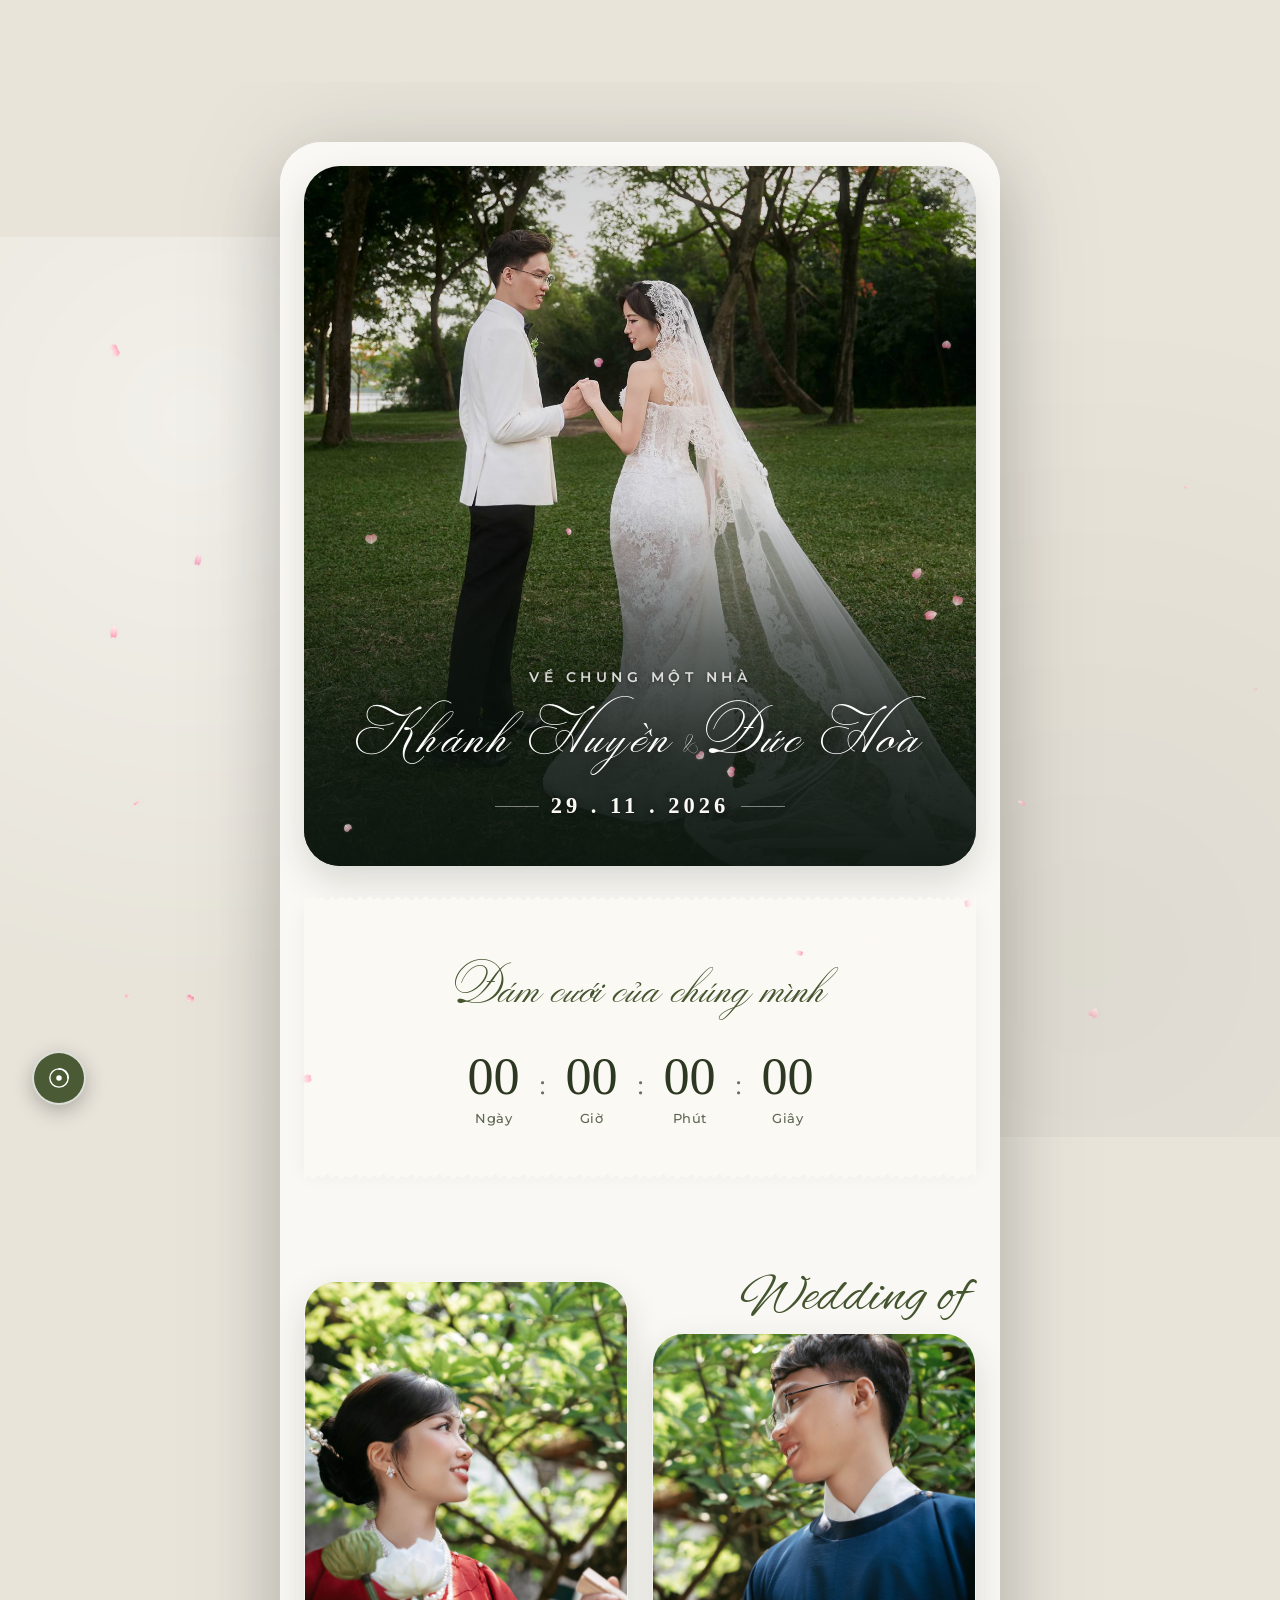
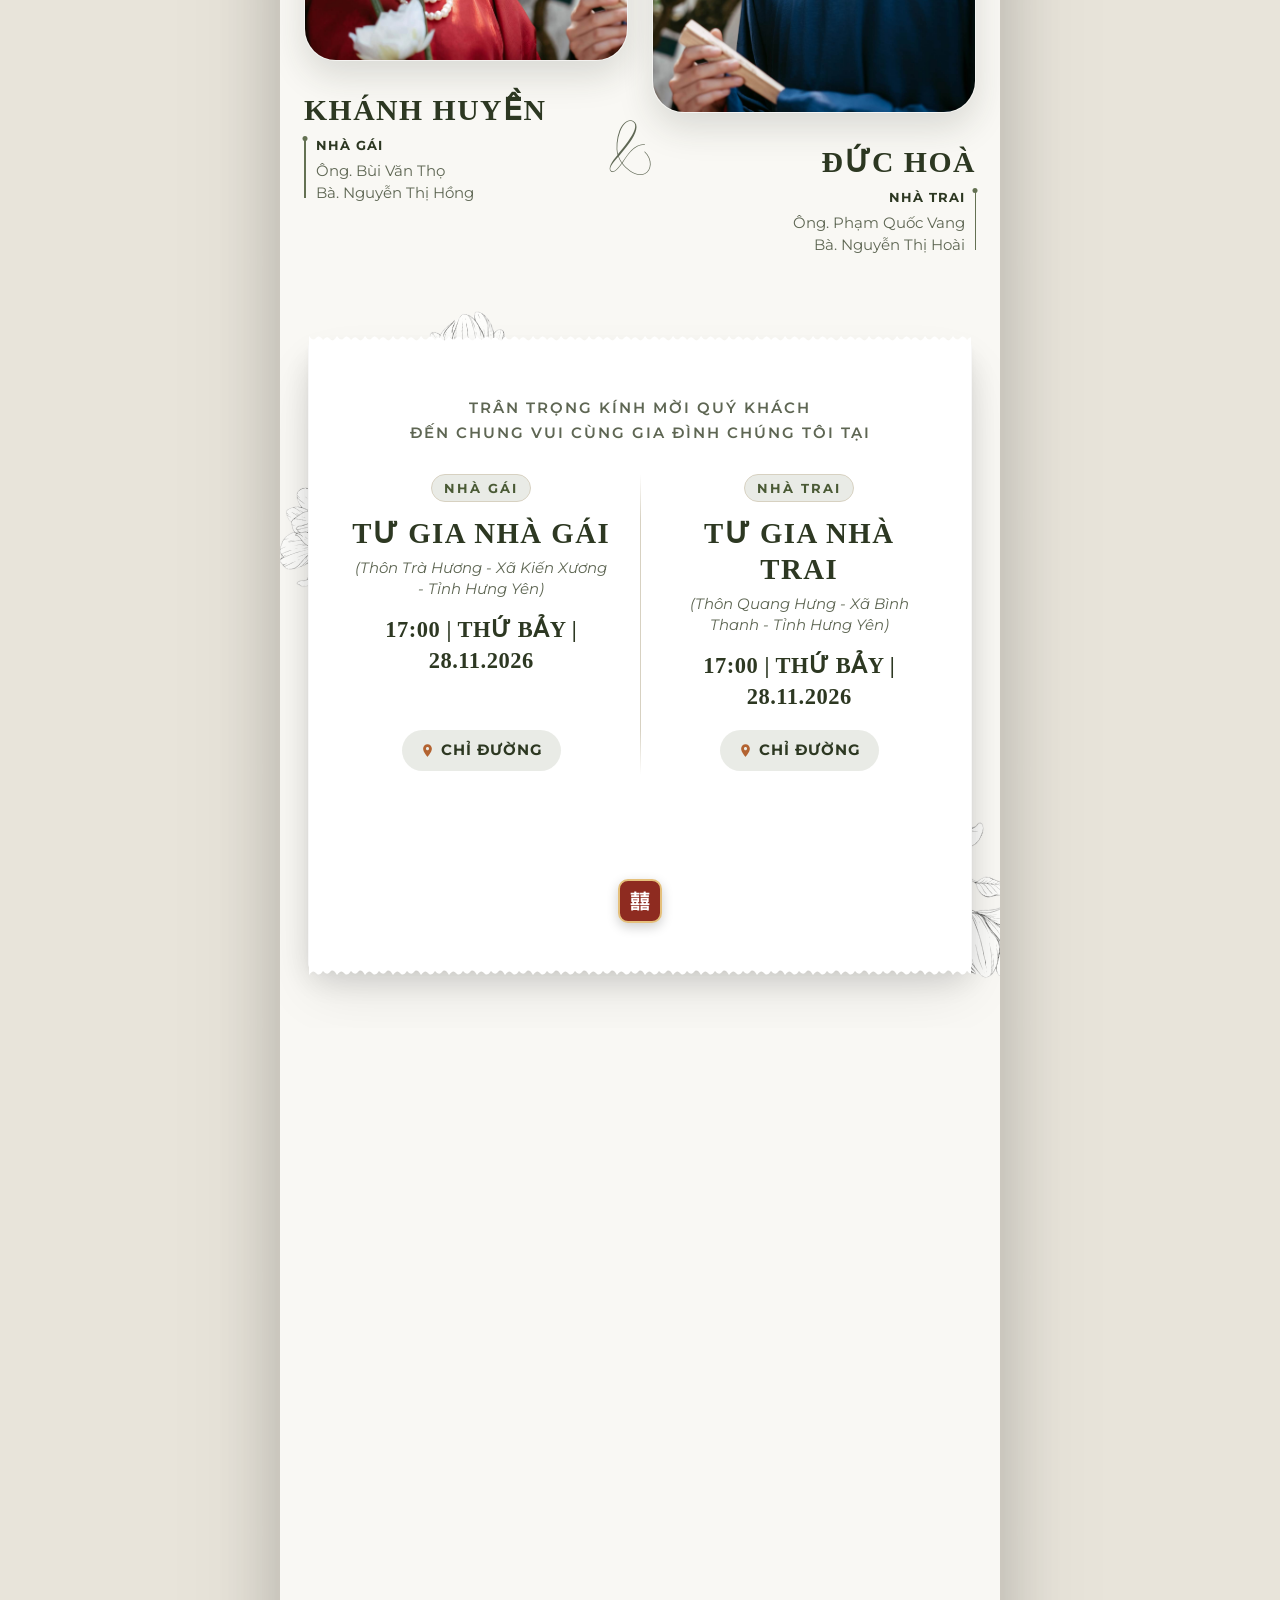
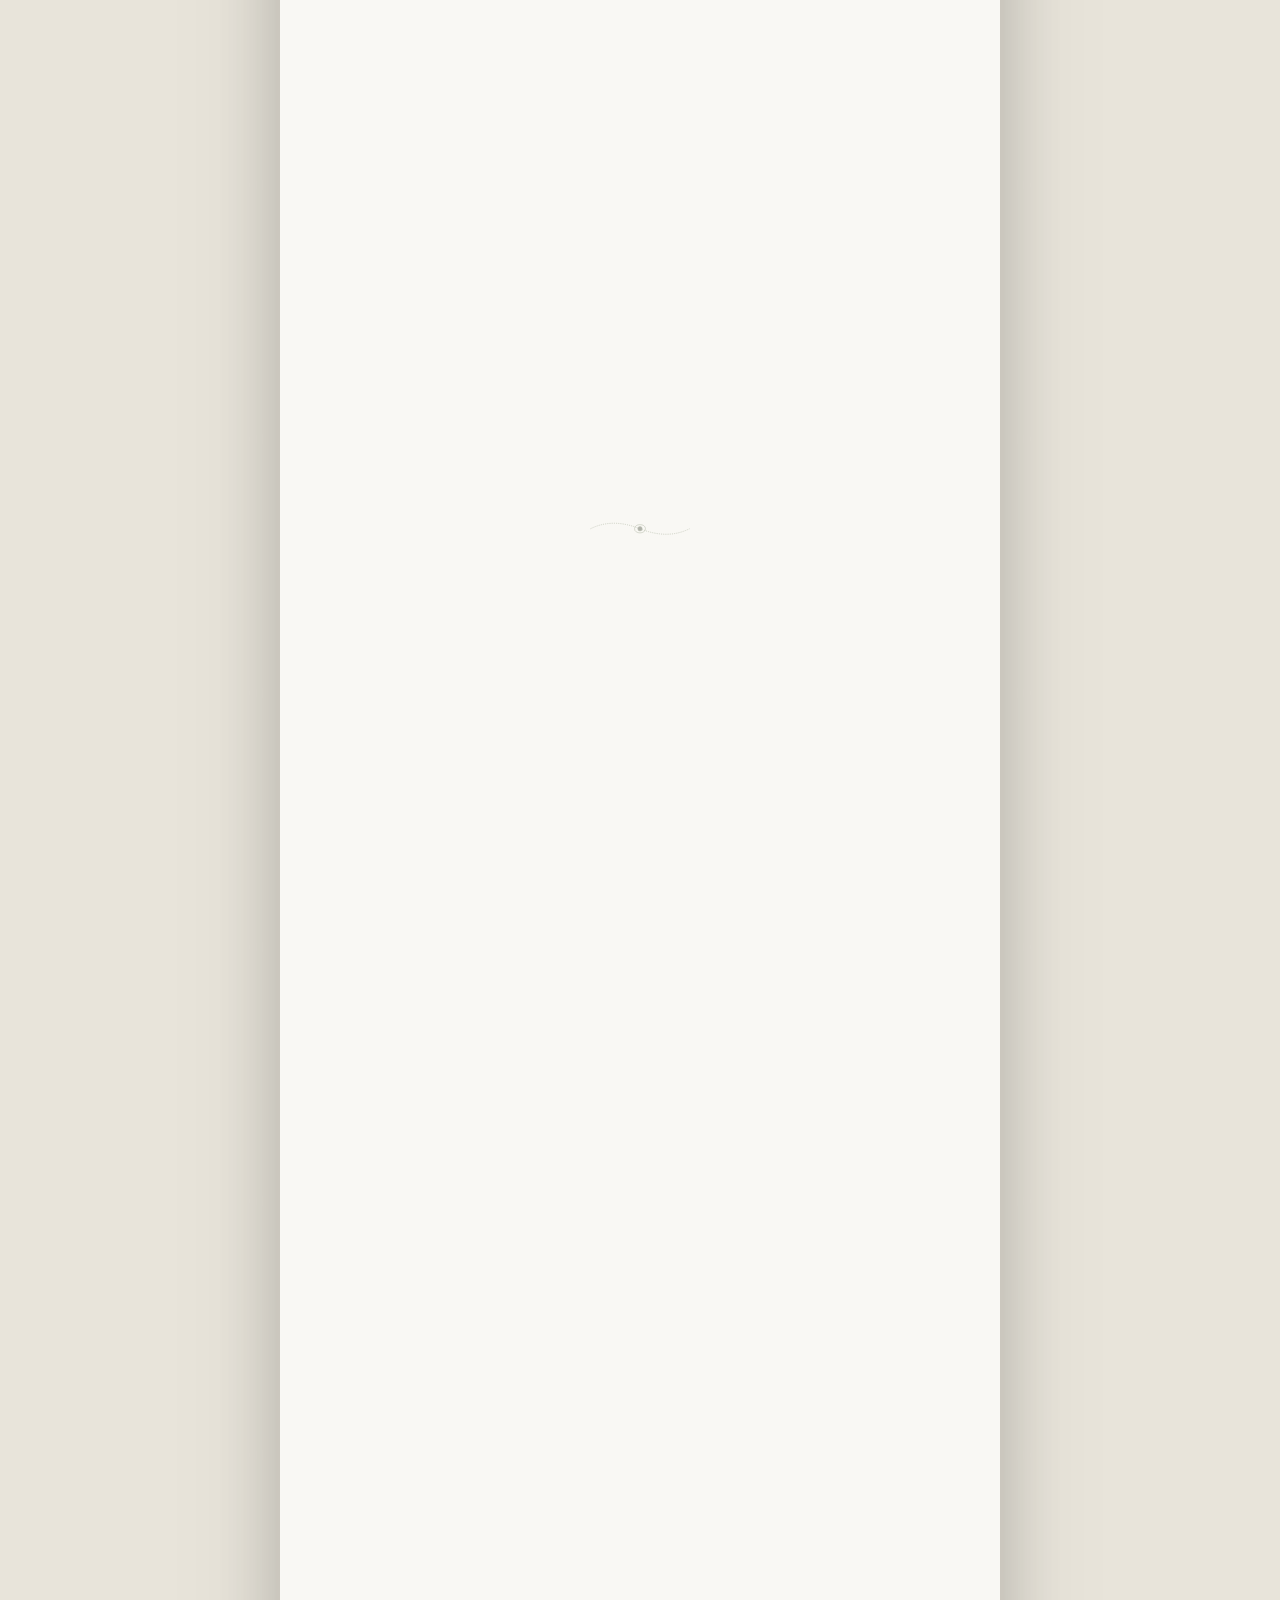
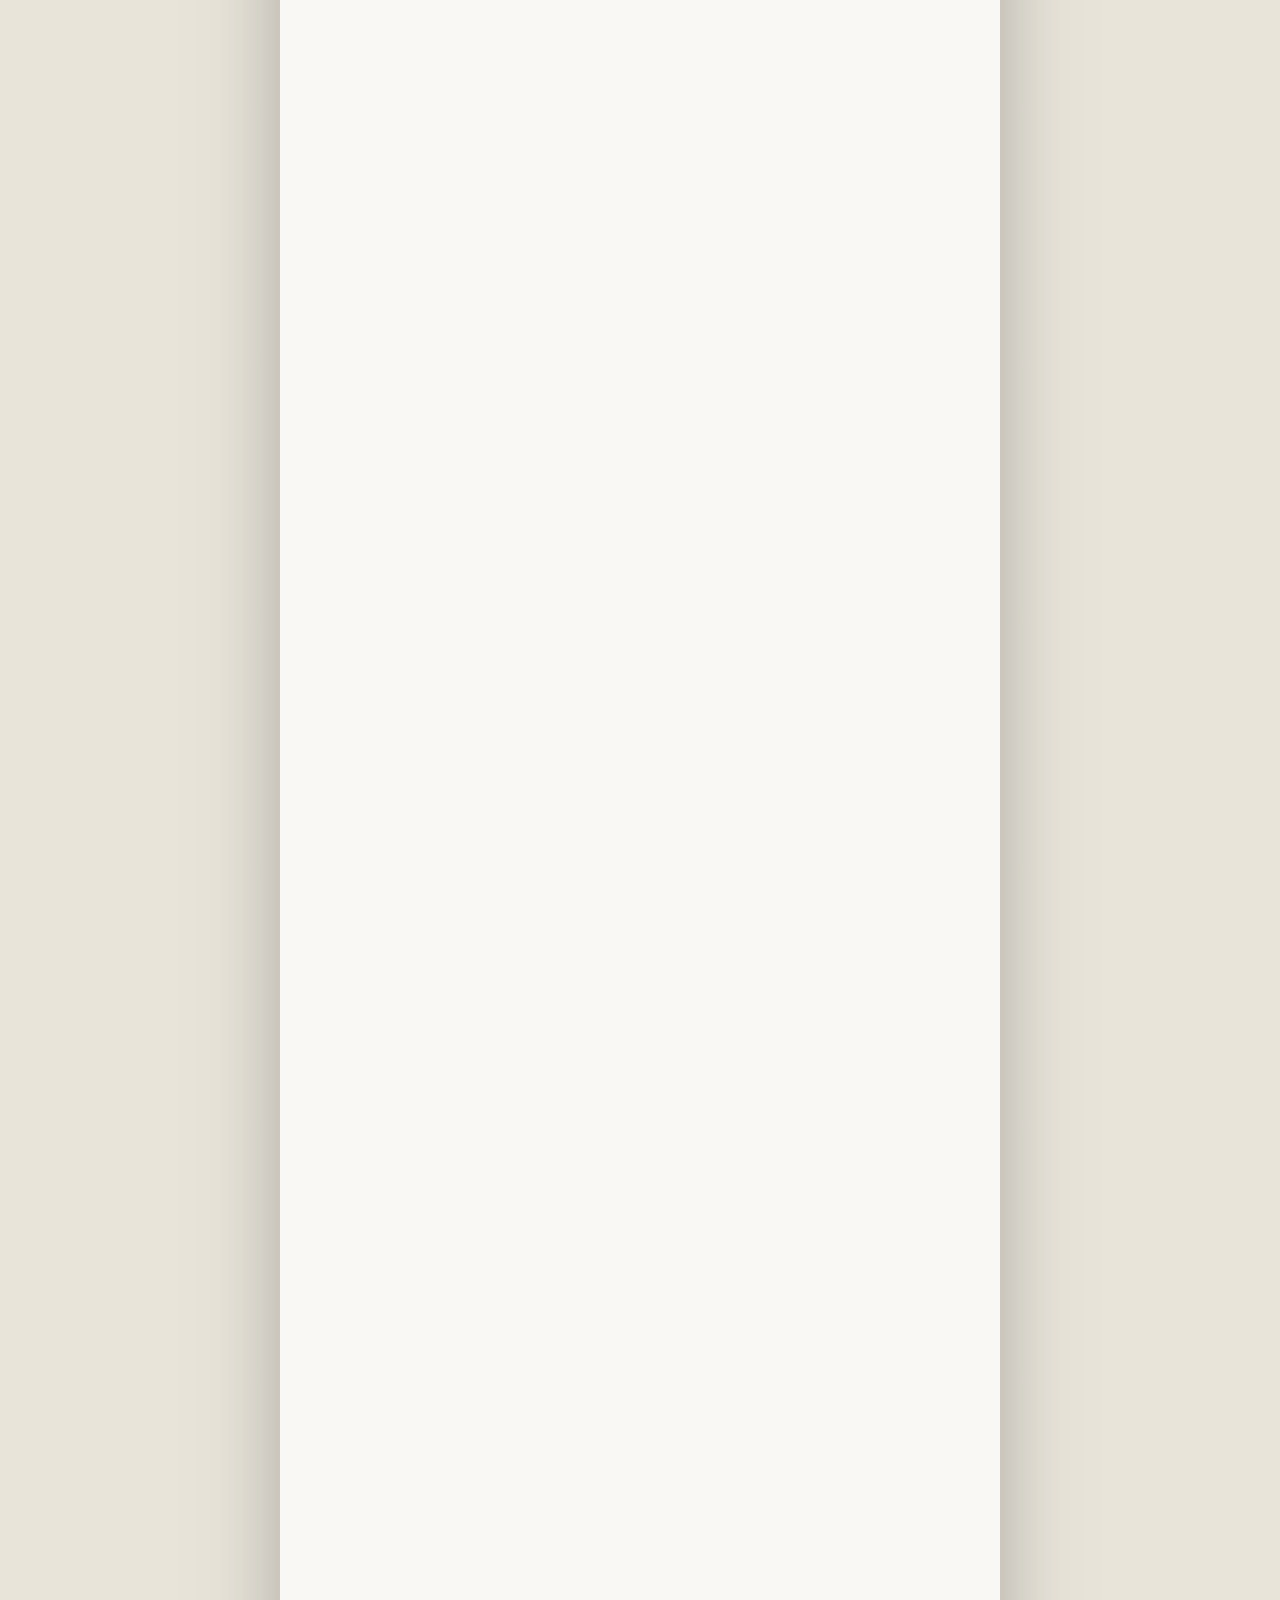
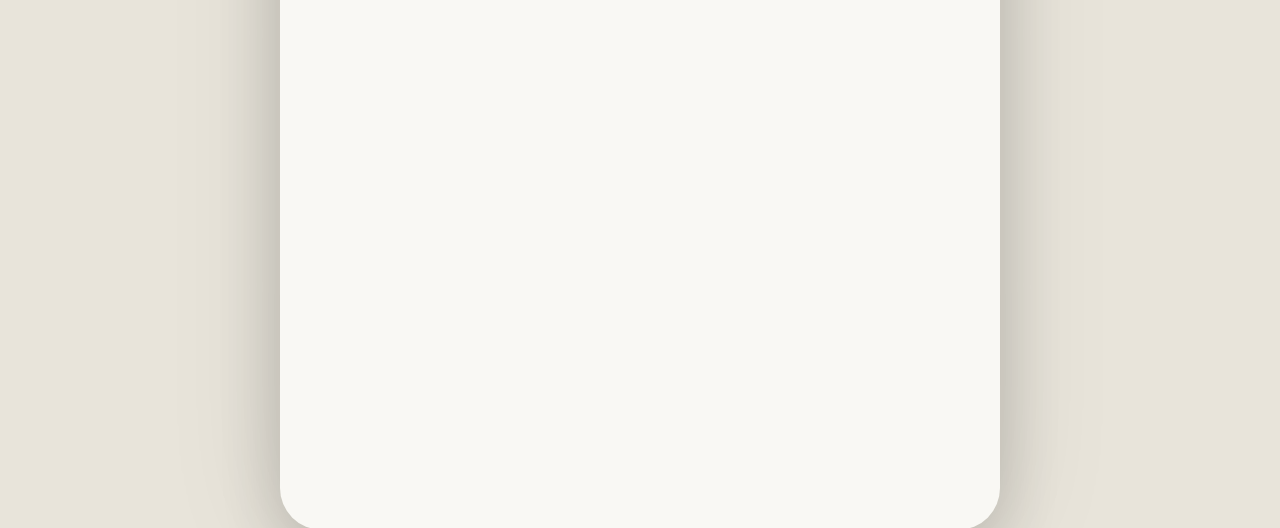
==== bride/index.html @ 49220032 "feat: add bride side invitation support with url routing and layout mirroring" ====
<!DOCTYPE html>
<html lang="vi" data-theme="green" data-side="bride">
<head>
  <meta charset="UTF-8">
  <meta name="viewport" content="width=device-width, initial-scale=1.0, maximum-scale=1.0, user-scalable=no">
  <title>Thiệp Cưới | Khánh Huyền & Đức Hoà</title>
  <meta name="description" content="Thiệp cưới điện tử của Khánh Huyền & Đức Hoà - 29.11.2026">
  <meta property="og:title" content="Thiệp Cưới | Khánh Huyền & Đức Hoà">
  <meta property="og:description" content="Trân trọng kính mời quý khách đến chung vui cùng gia đình chúng tôi!">
  <meta property="og:image" content="../assets/root_images/HNH03675.jpg">
  <meta property="og:type" content="website">
  <script>
    window.__WEDDING_SIDE = 'bride';
    (async function () {
      try {
        const res = await fetch('../index.html');
        let html = await res.text();
        html = html.replace('<head>', '<head><base href="../">');
        document.open();
        document.write(html);
        document.close();
      } catch (e) {
        window.location.replace('../?bride');
      }
    })();
  </script>
</head>
<body></body>
</html>
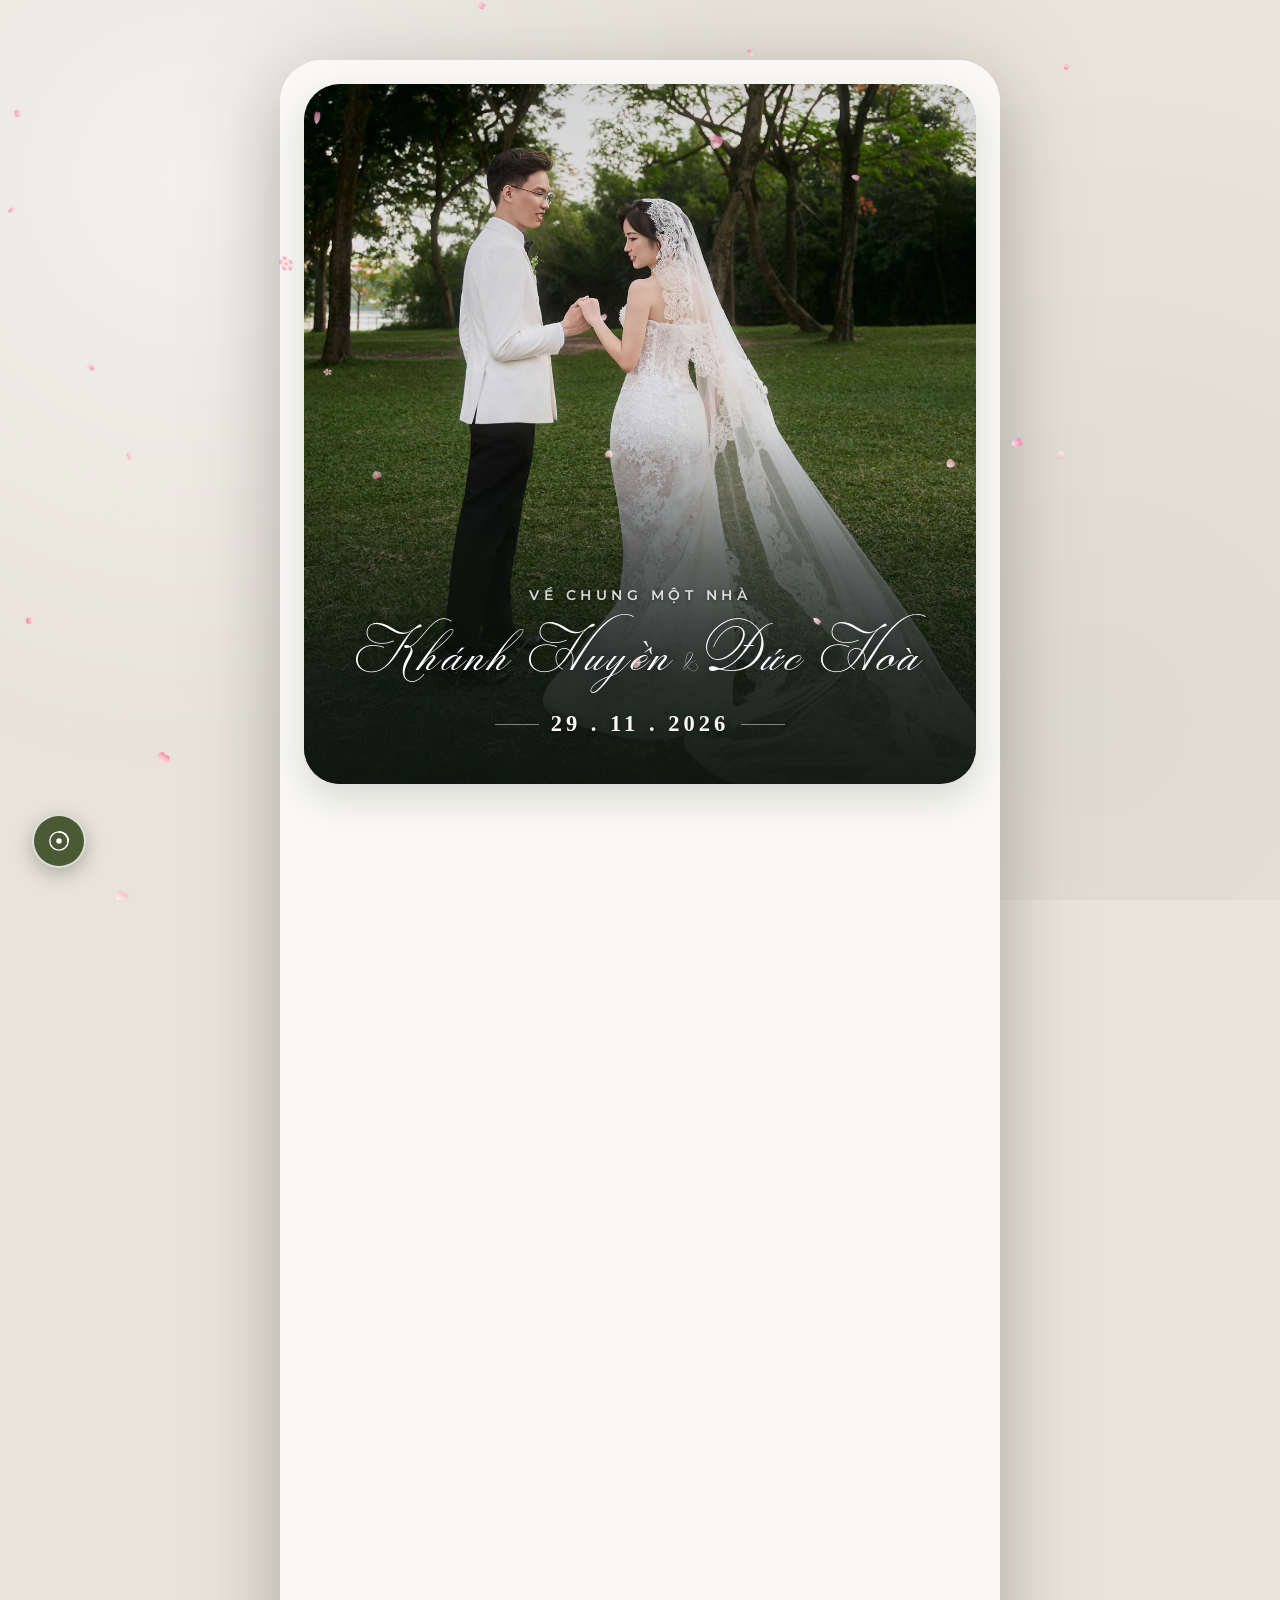
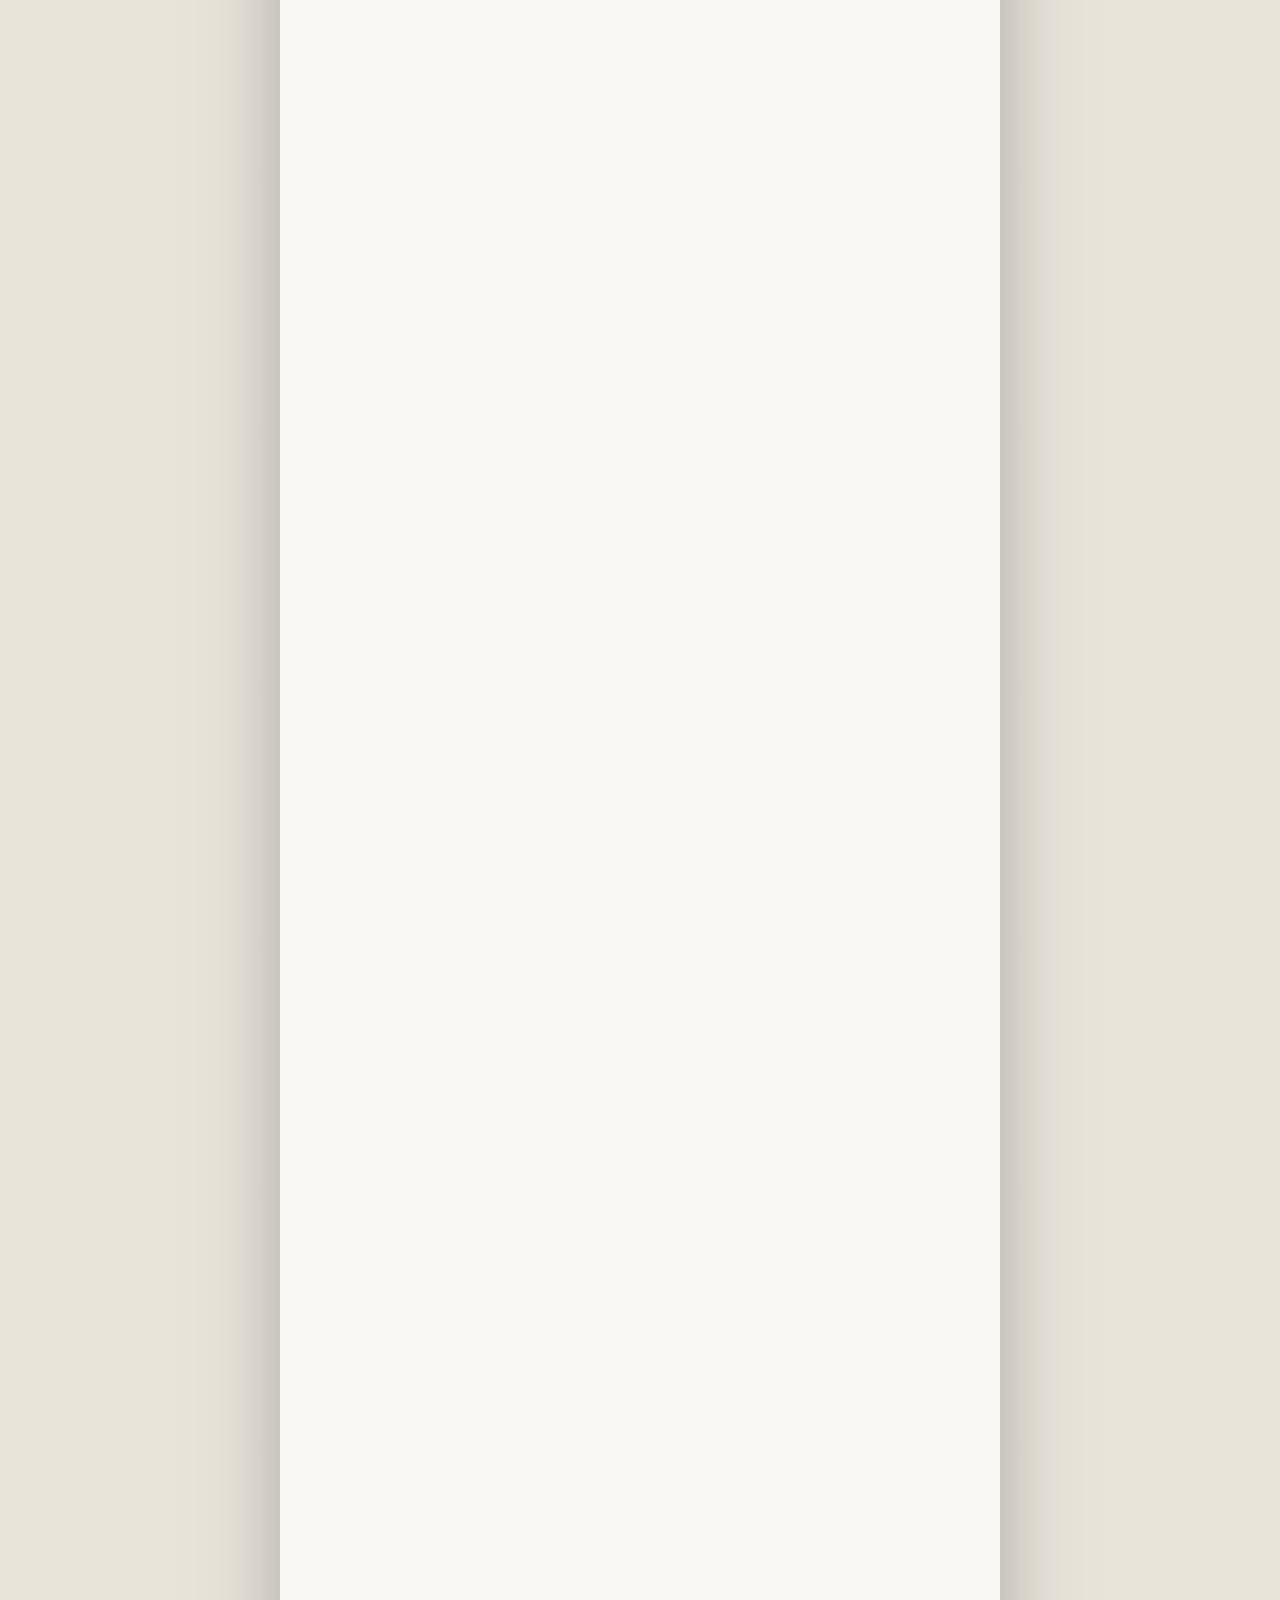
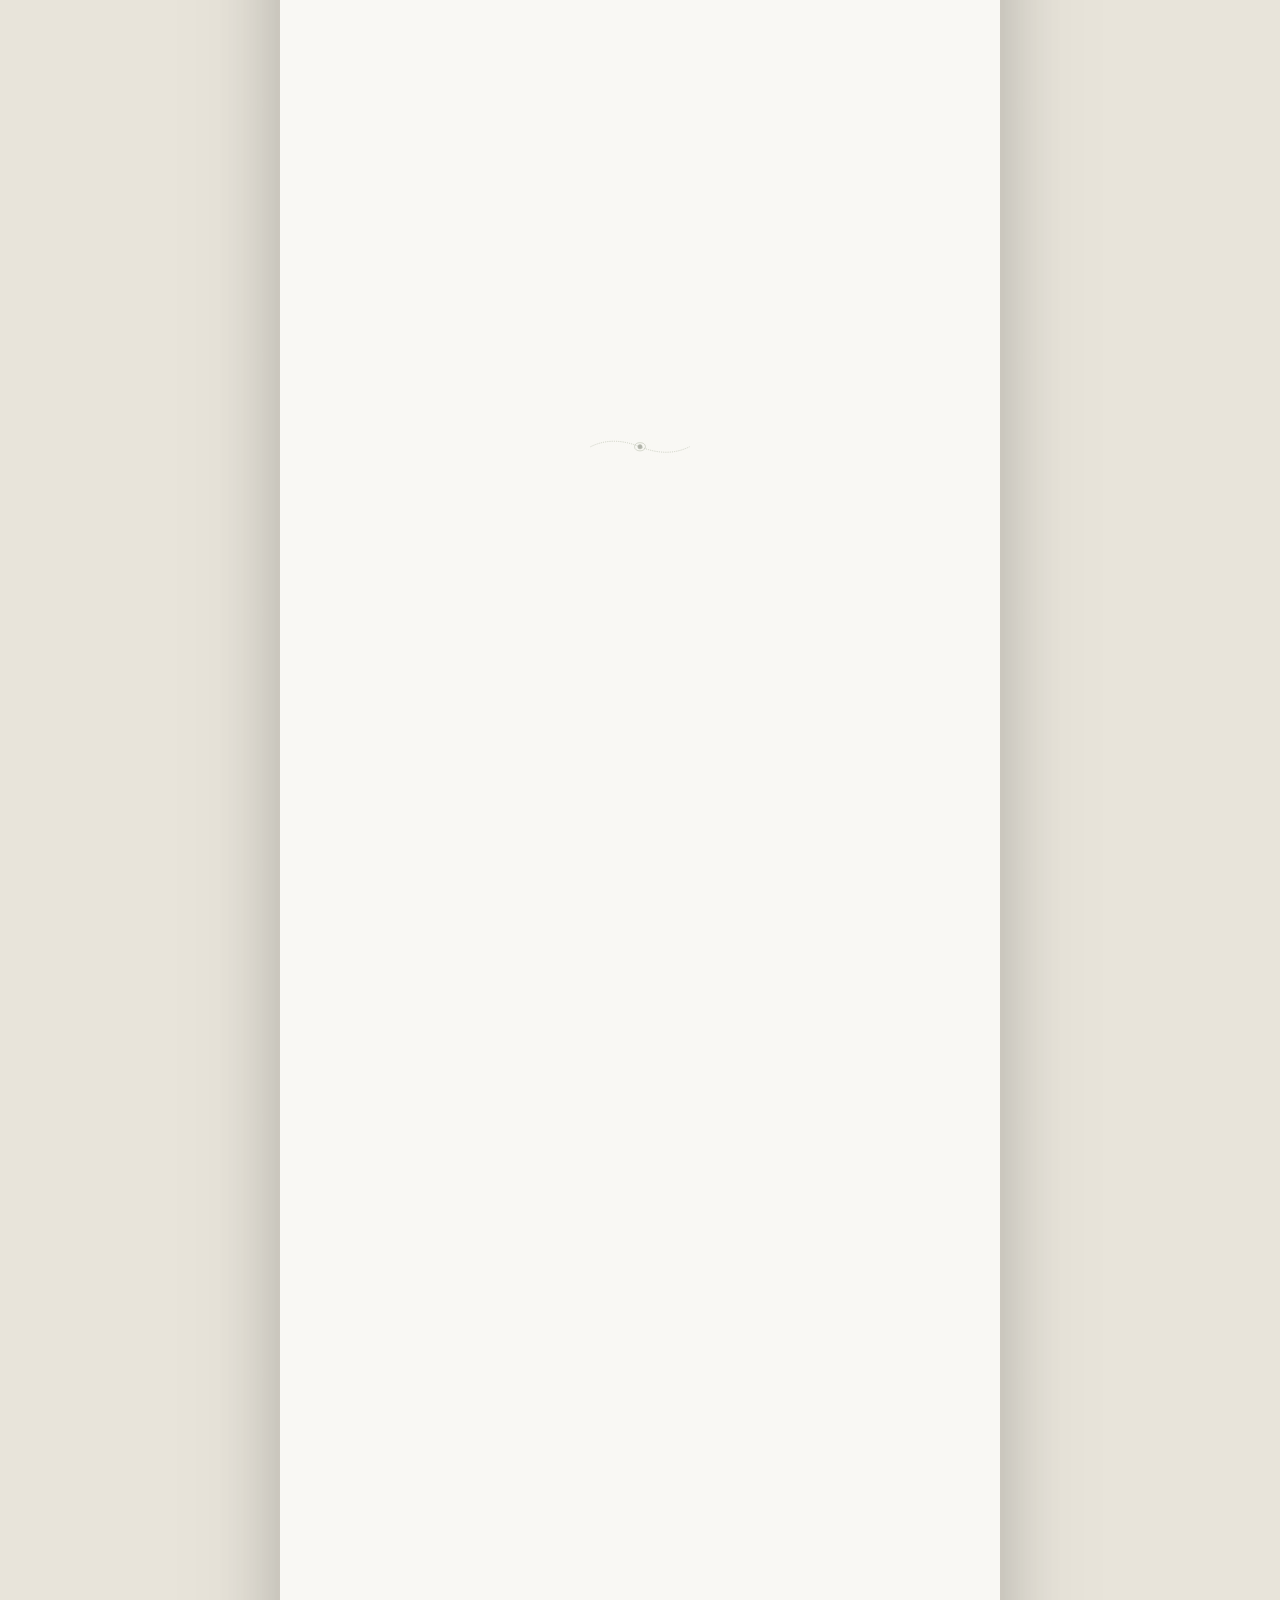
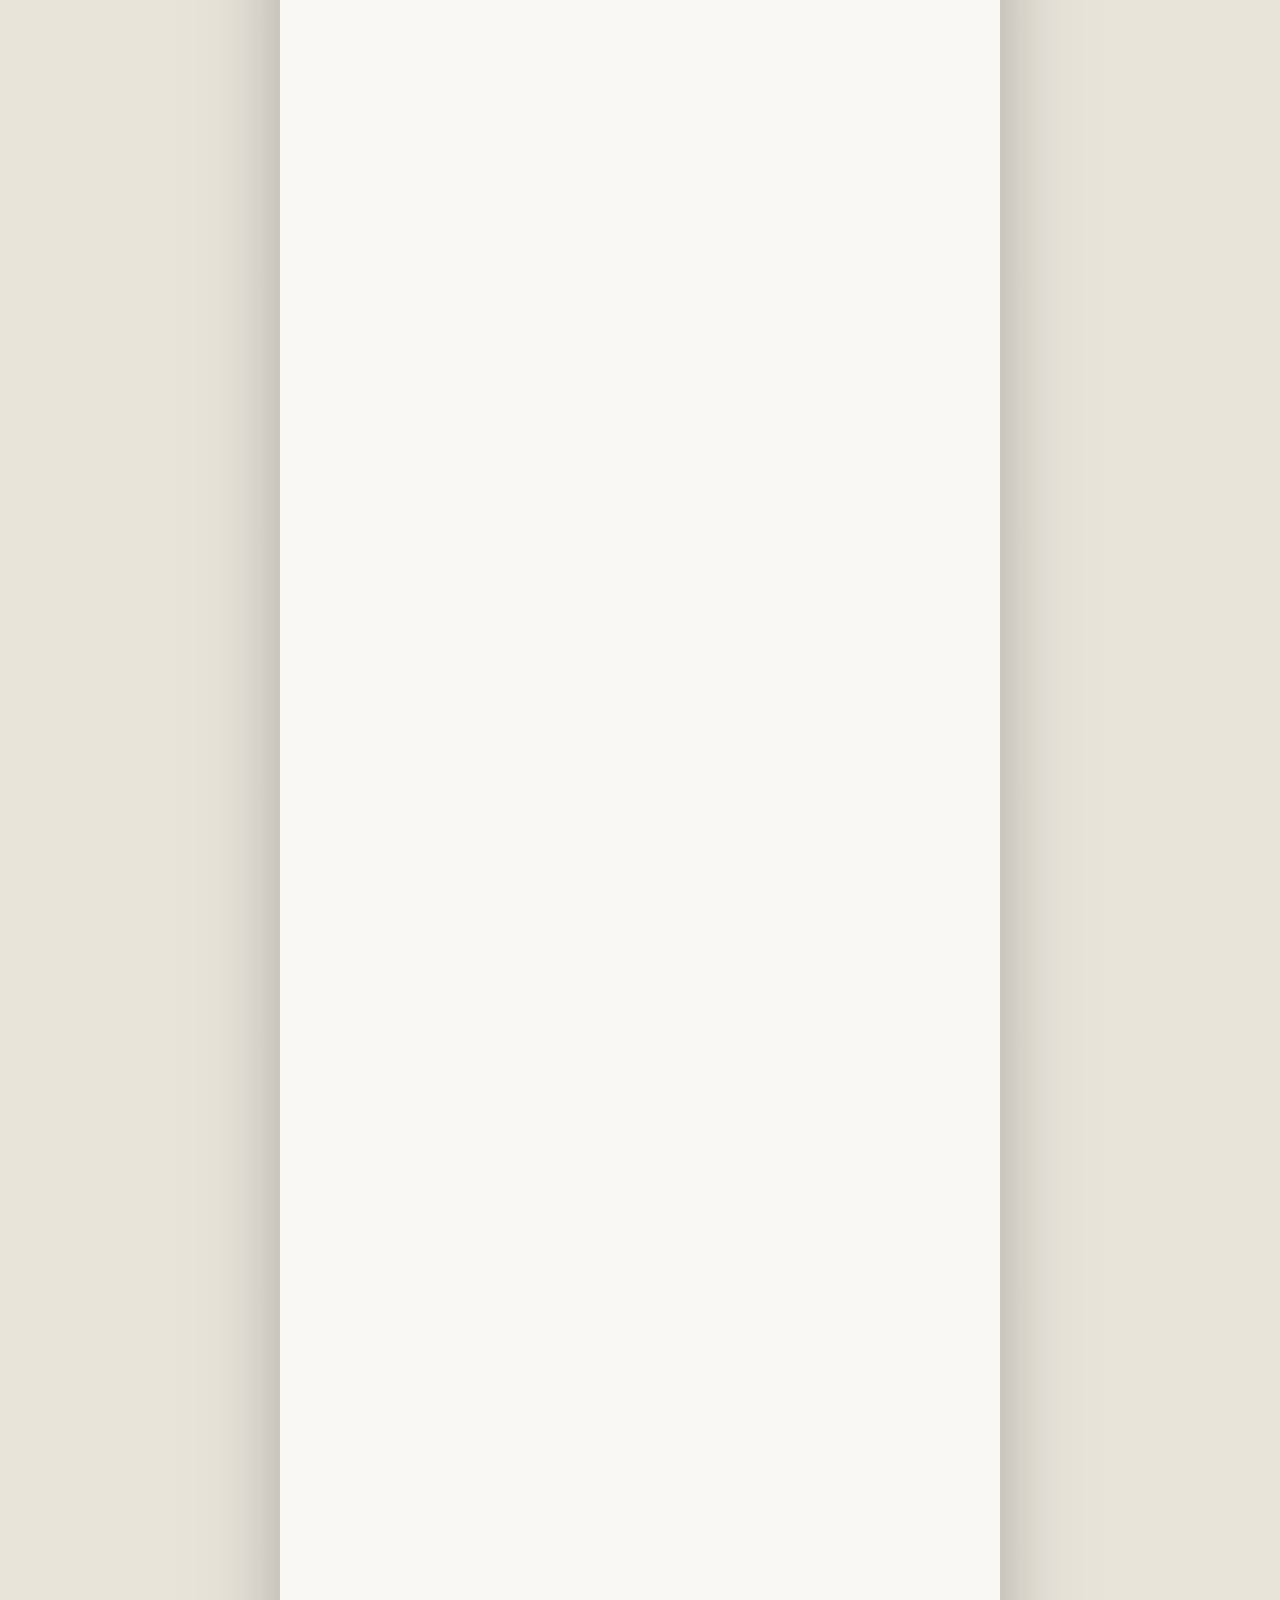
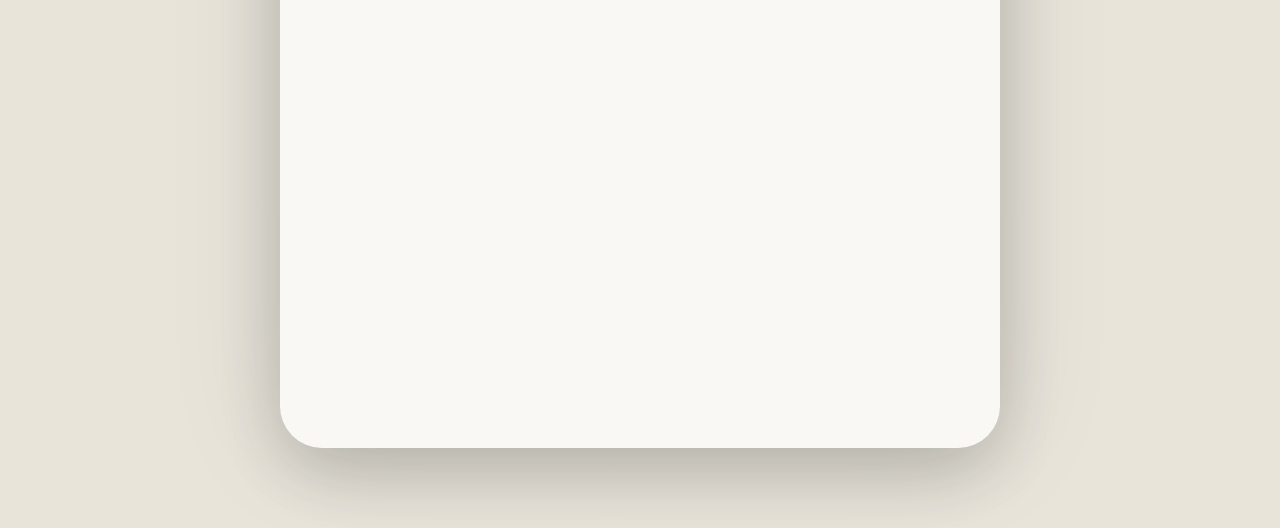
==== commit ab3fd06a: "feat: switch to strict path routing for /bride and /groom" ====
--- a/bride/index.html
+++ b/bride/index.html
@@ -15,12 +15,12 @@
       try {
         const res = await fetch('../index.html');
         let html = await res.text();
-        html = html.replace('<head>', '<head><base href="../">');
+        html = html.replace('<head>', '<head><base href="../"><script>window.__WEDDING_SIDE="bride";<\/script>');
         document.open();
         document.write(html);
         document.close();
       } catch (e) {
-        window.location.replace('../?bride');
+        console.error('Không thể tải trang thiệp cưới:', e);
       }
     })();
   </script>
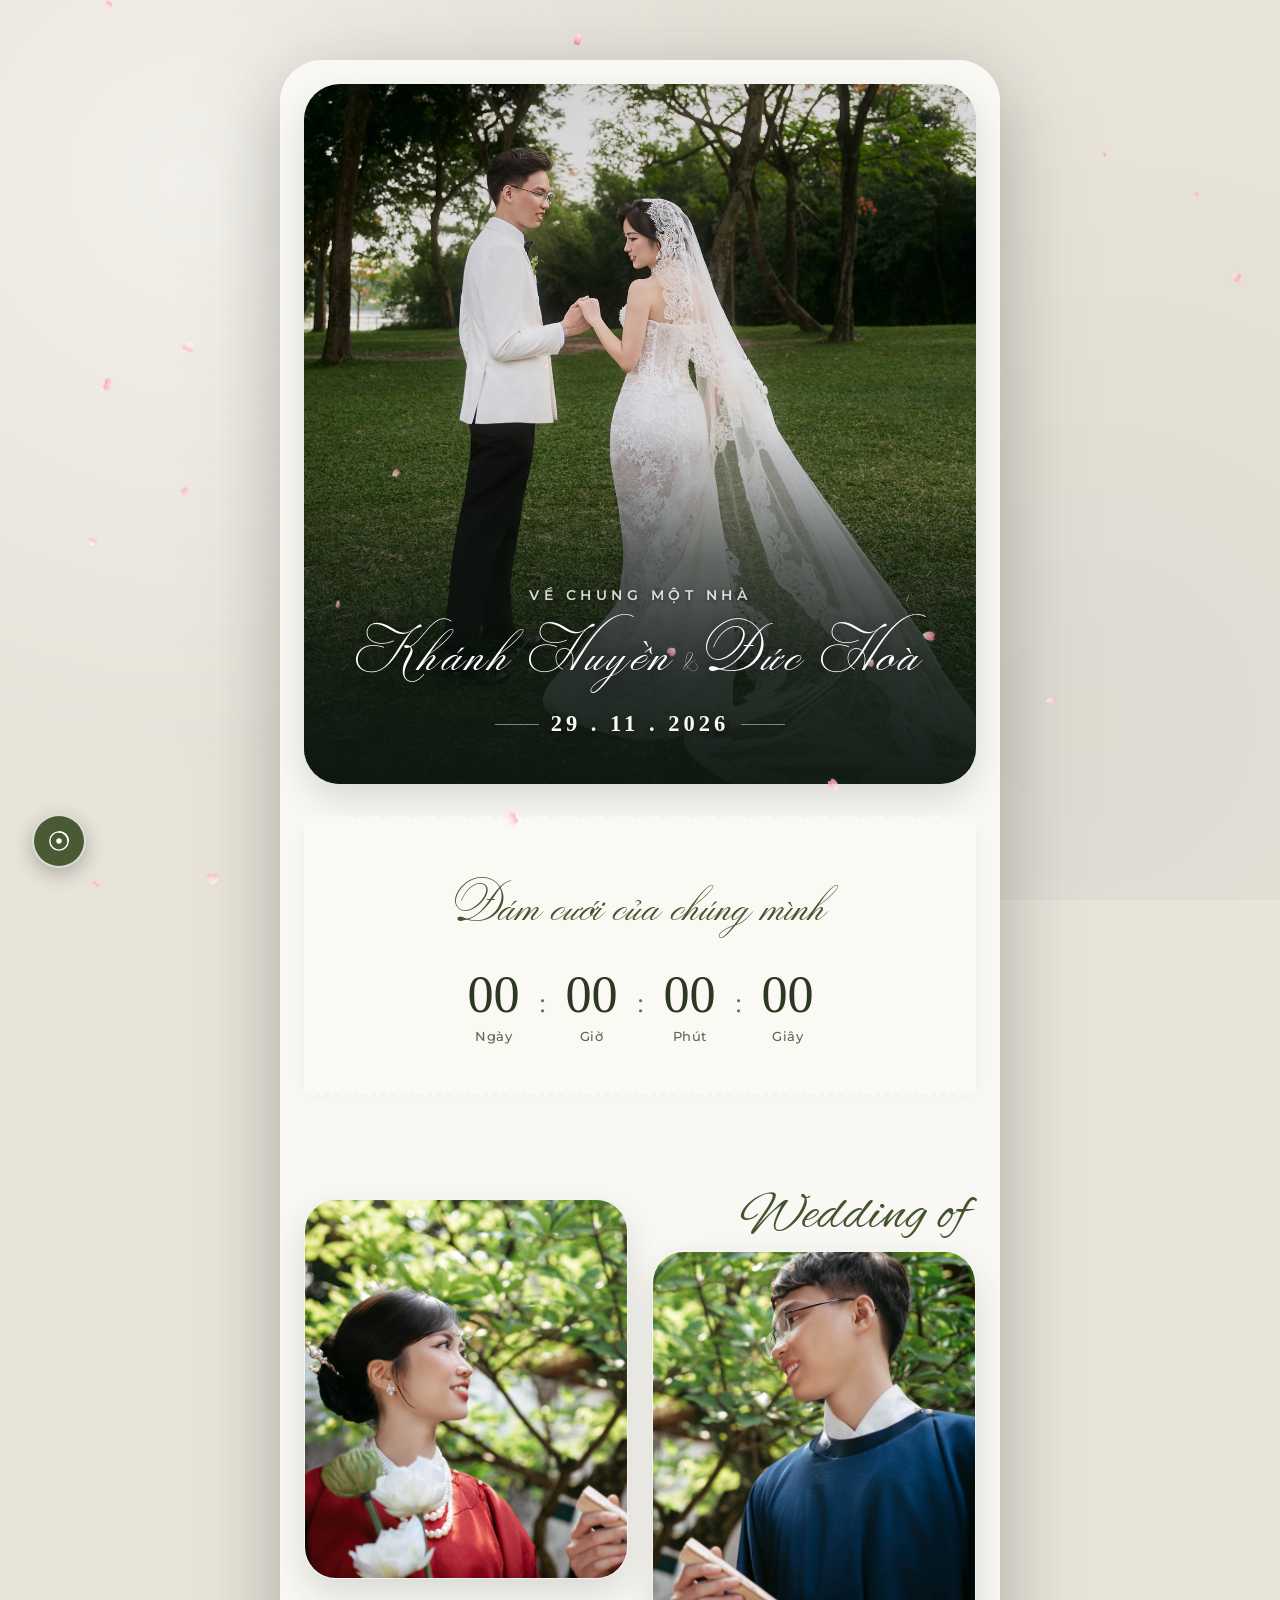
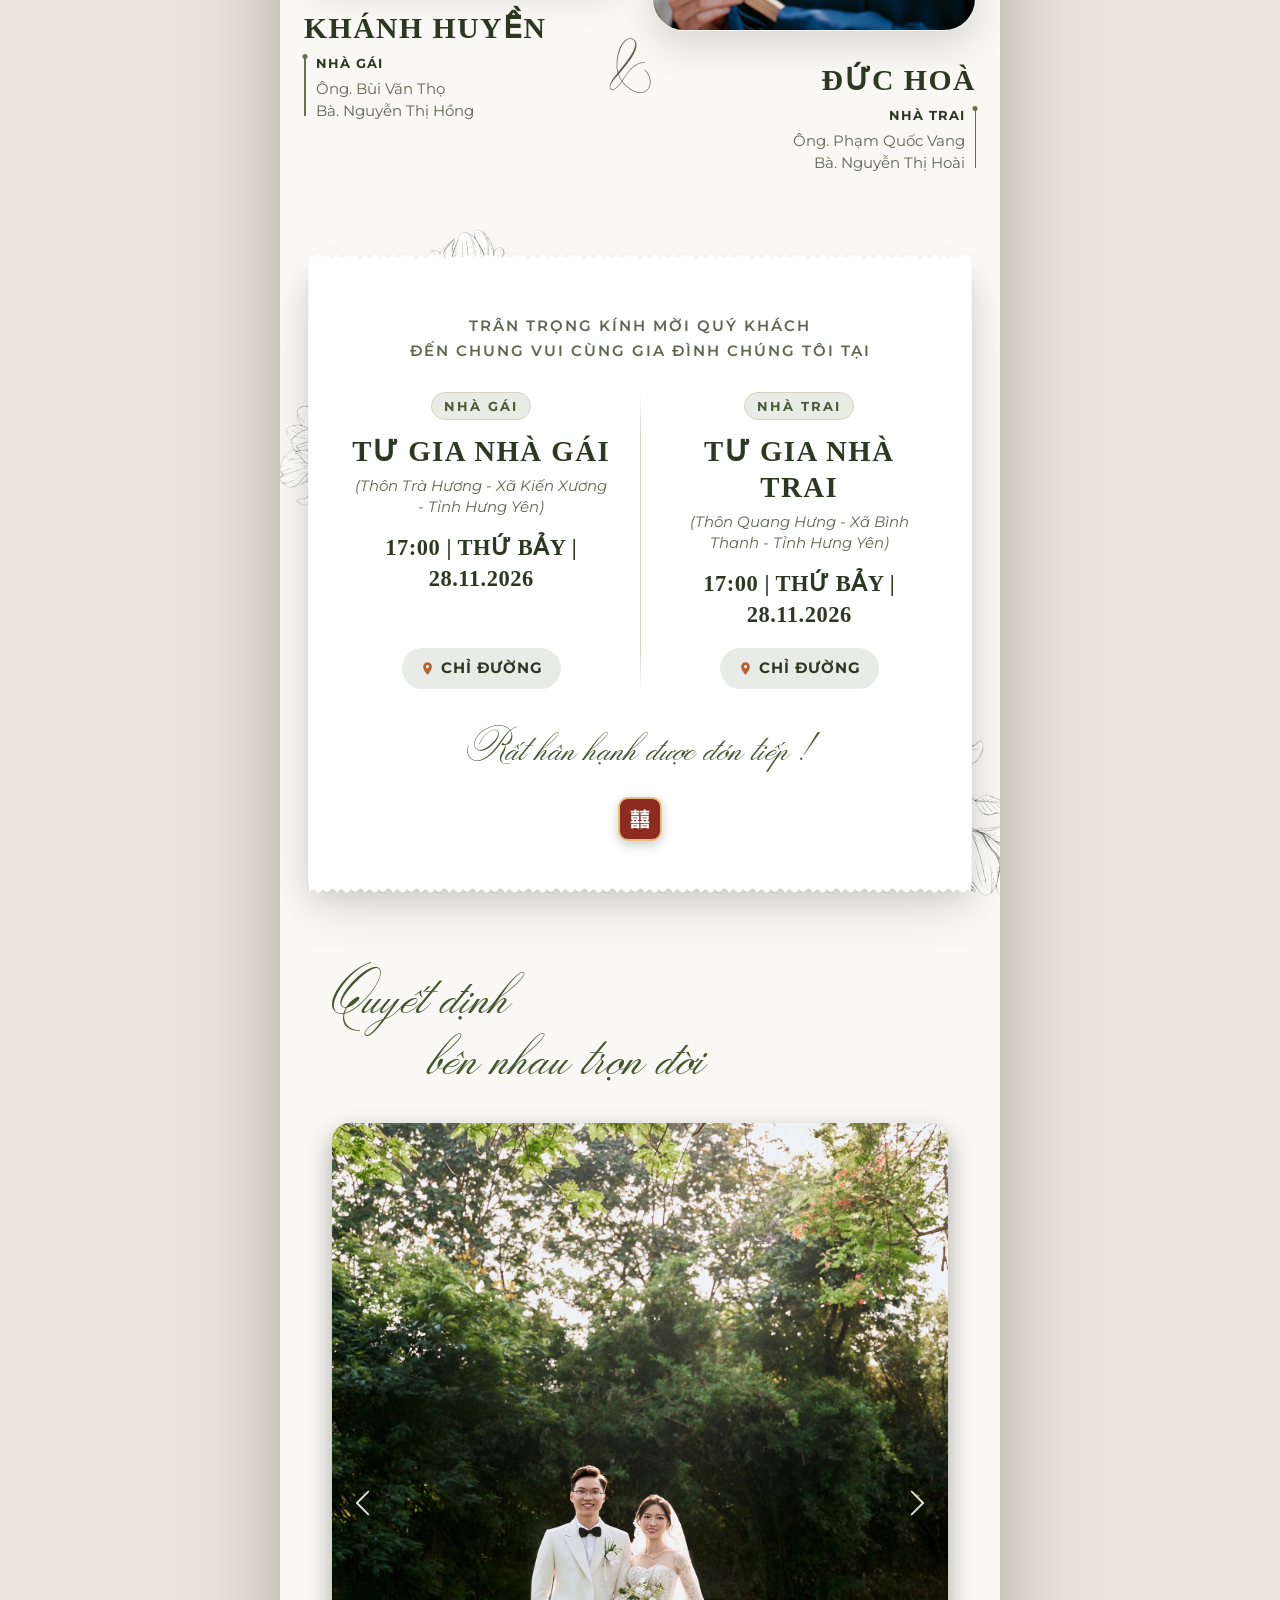
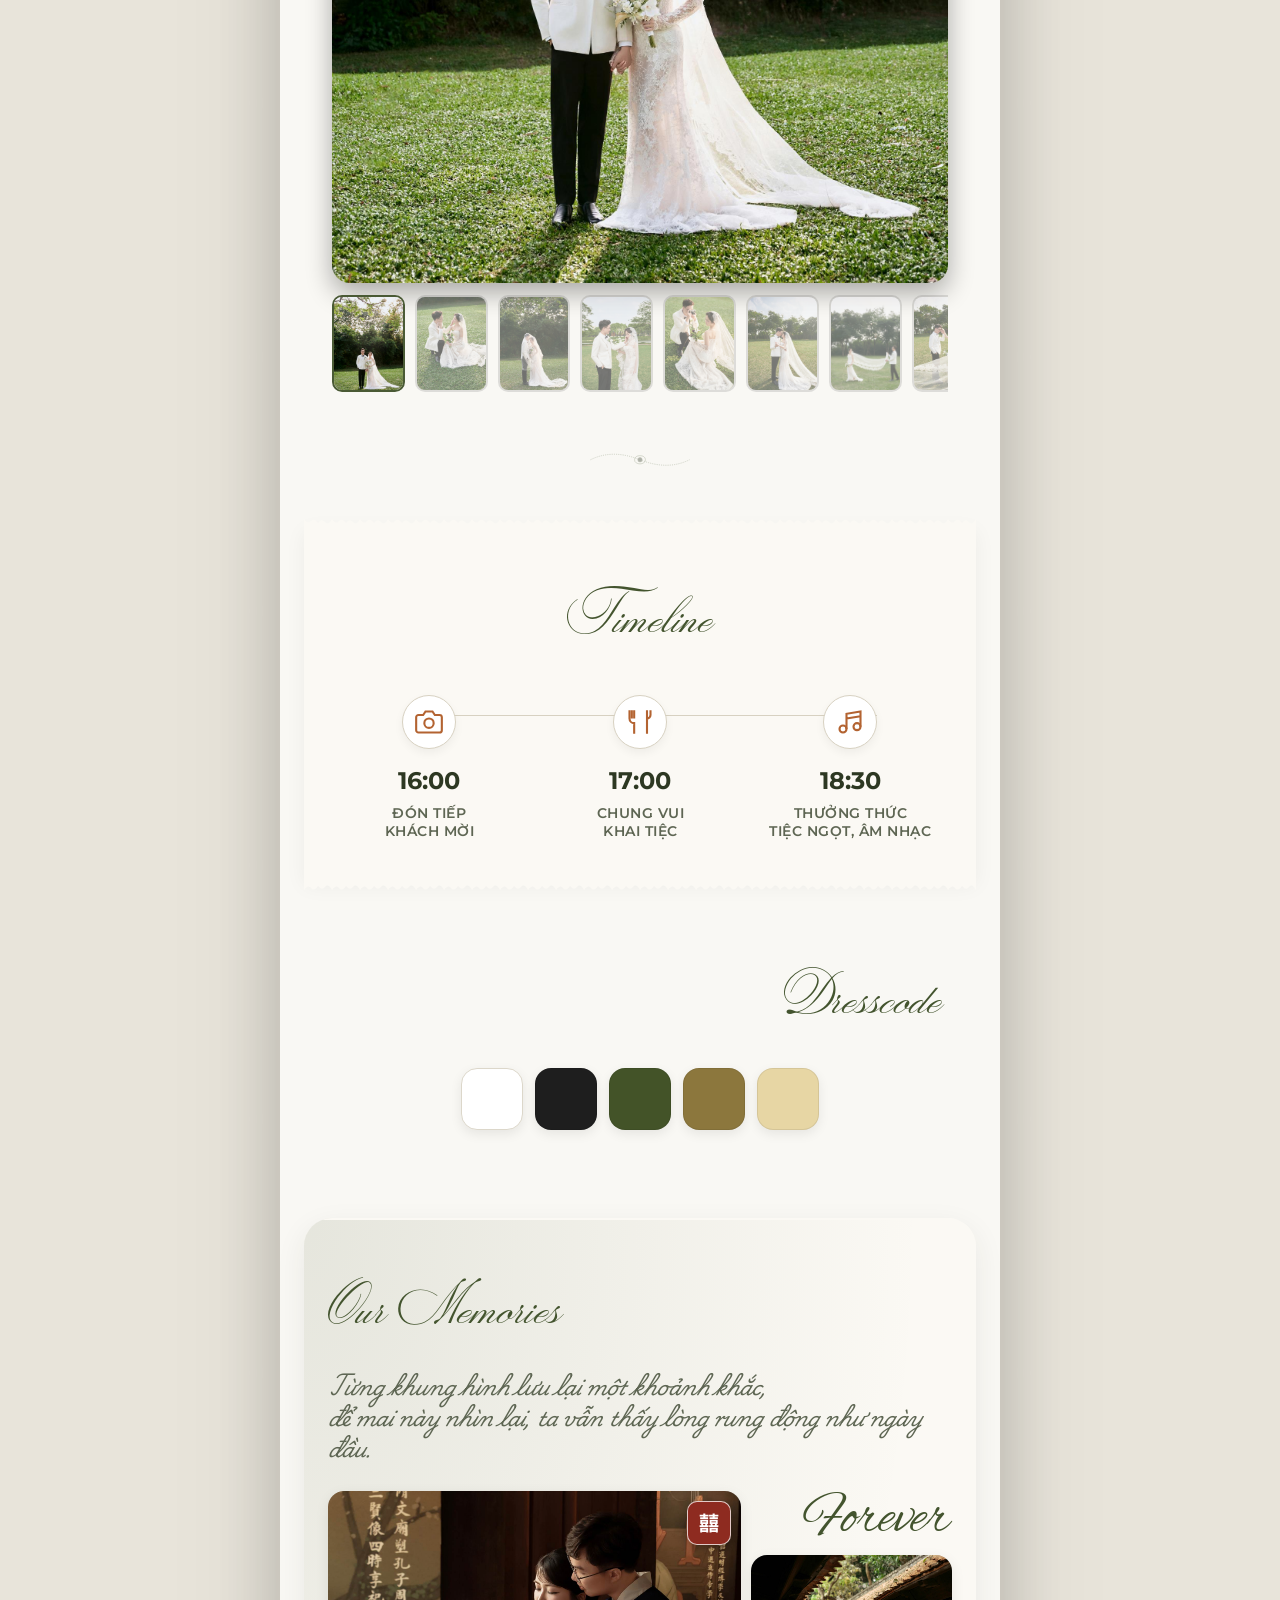
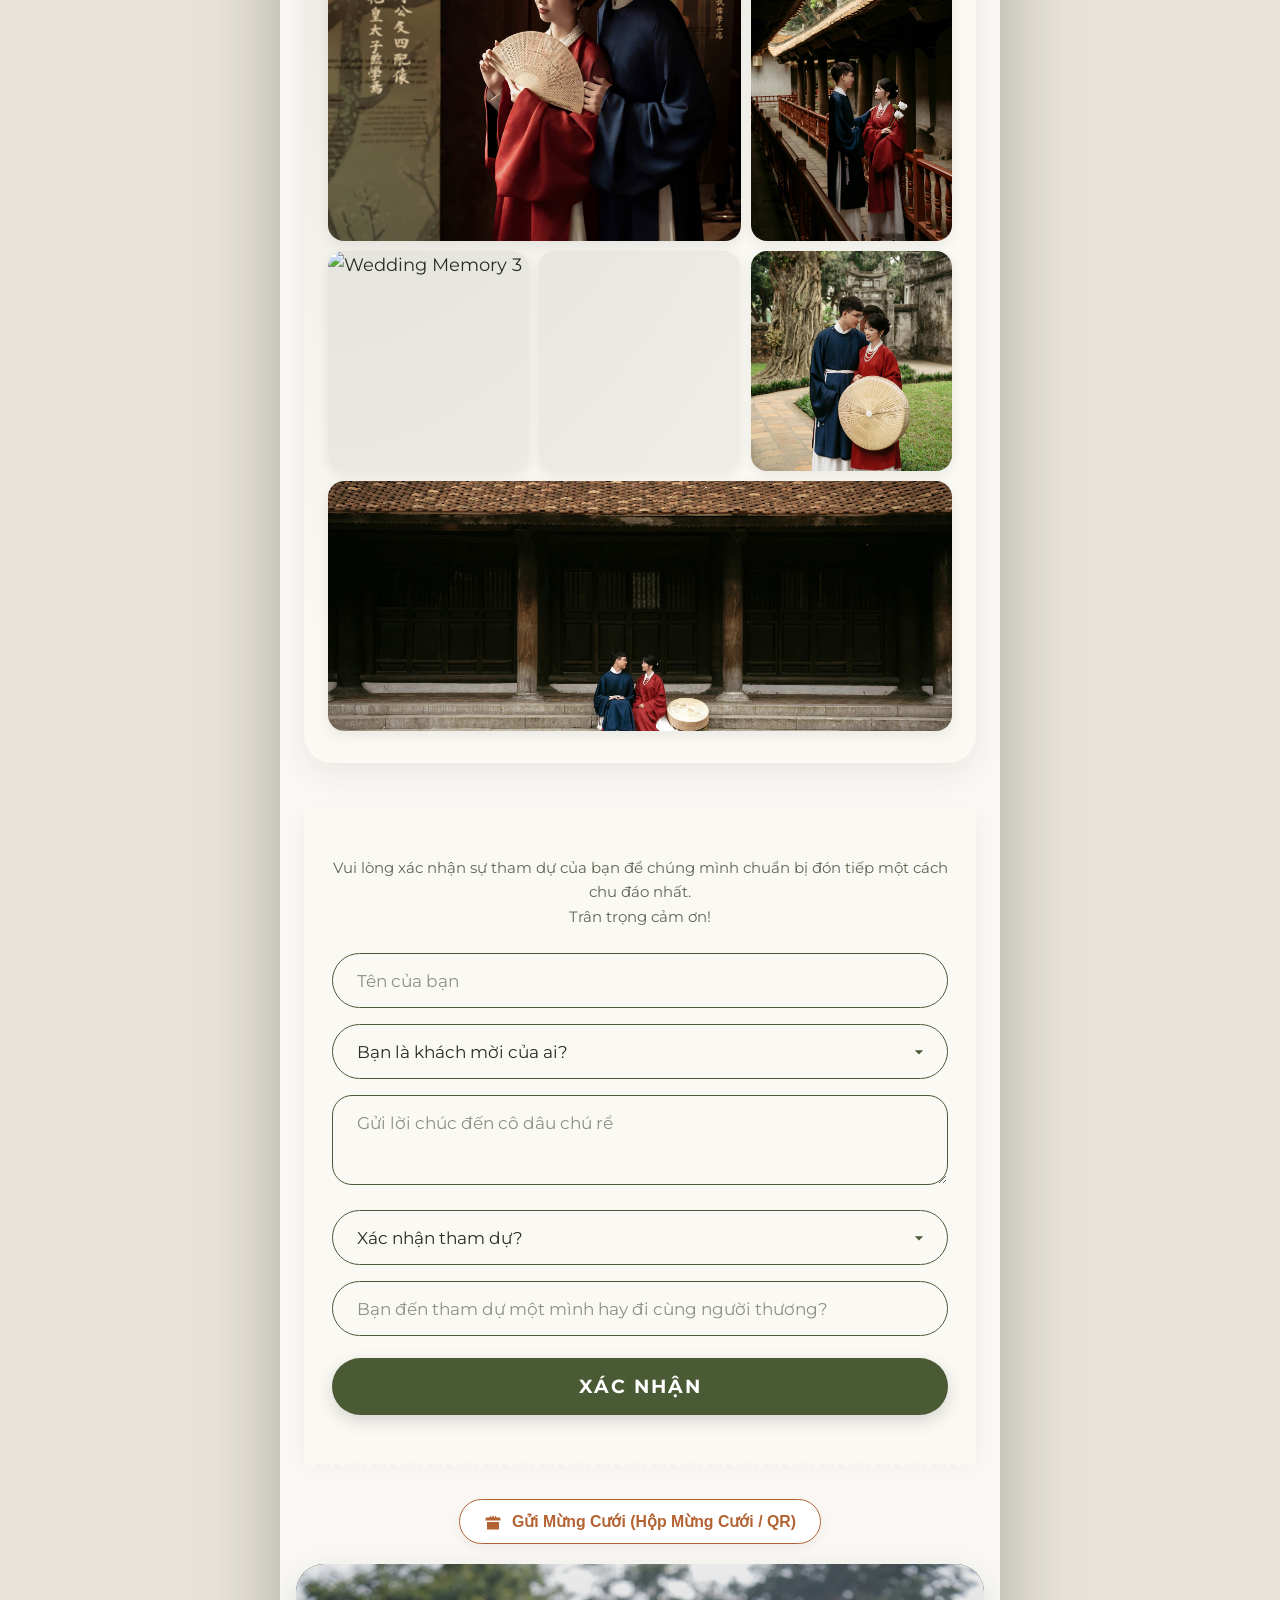
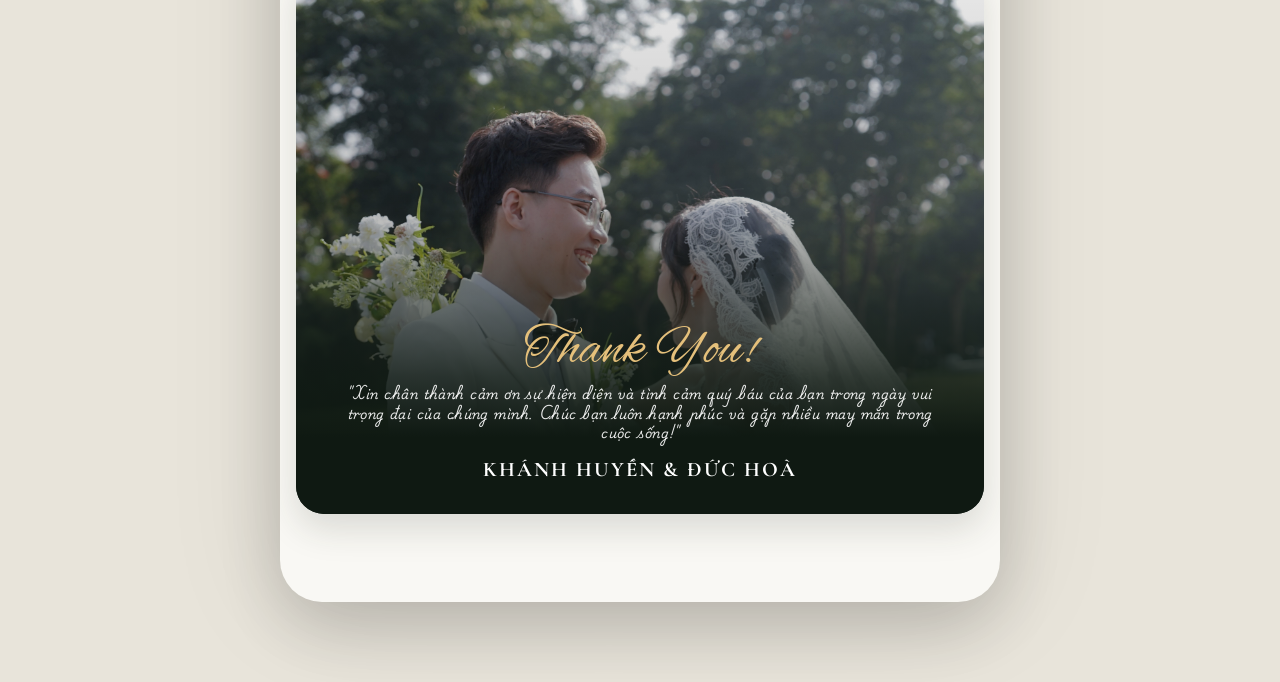
==== commit b104d2b2: "Update" ====
--- a/bride/index.html
+++ b/bride/index.html
@@ -9,6 +9,7 @@
   <meta property="og:description" content="Trân trọng kính mời quý khách đến chung vui cùng gia đình chúng tôi!">
   <meta property="og:image" content="../assets/root_images/HNH03675.jpg">
   <meta property="og:type" content="website">
+  <style>html,body{background-color:#364427;margin:0;}</style>
   <script>
     window.__WEDDING_SIDE = 'bride';
     (async function () {
